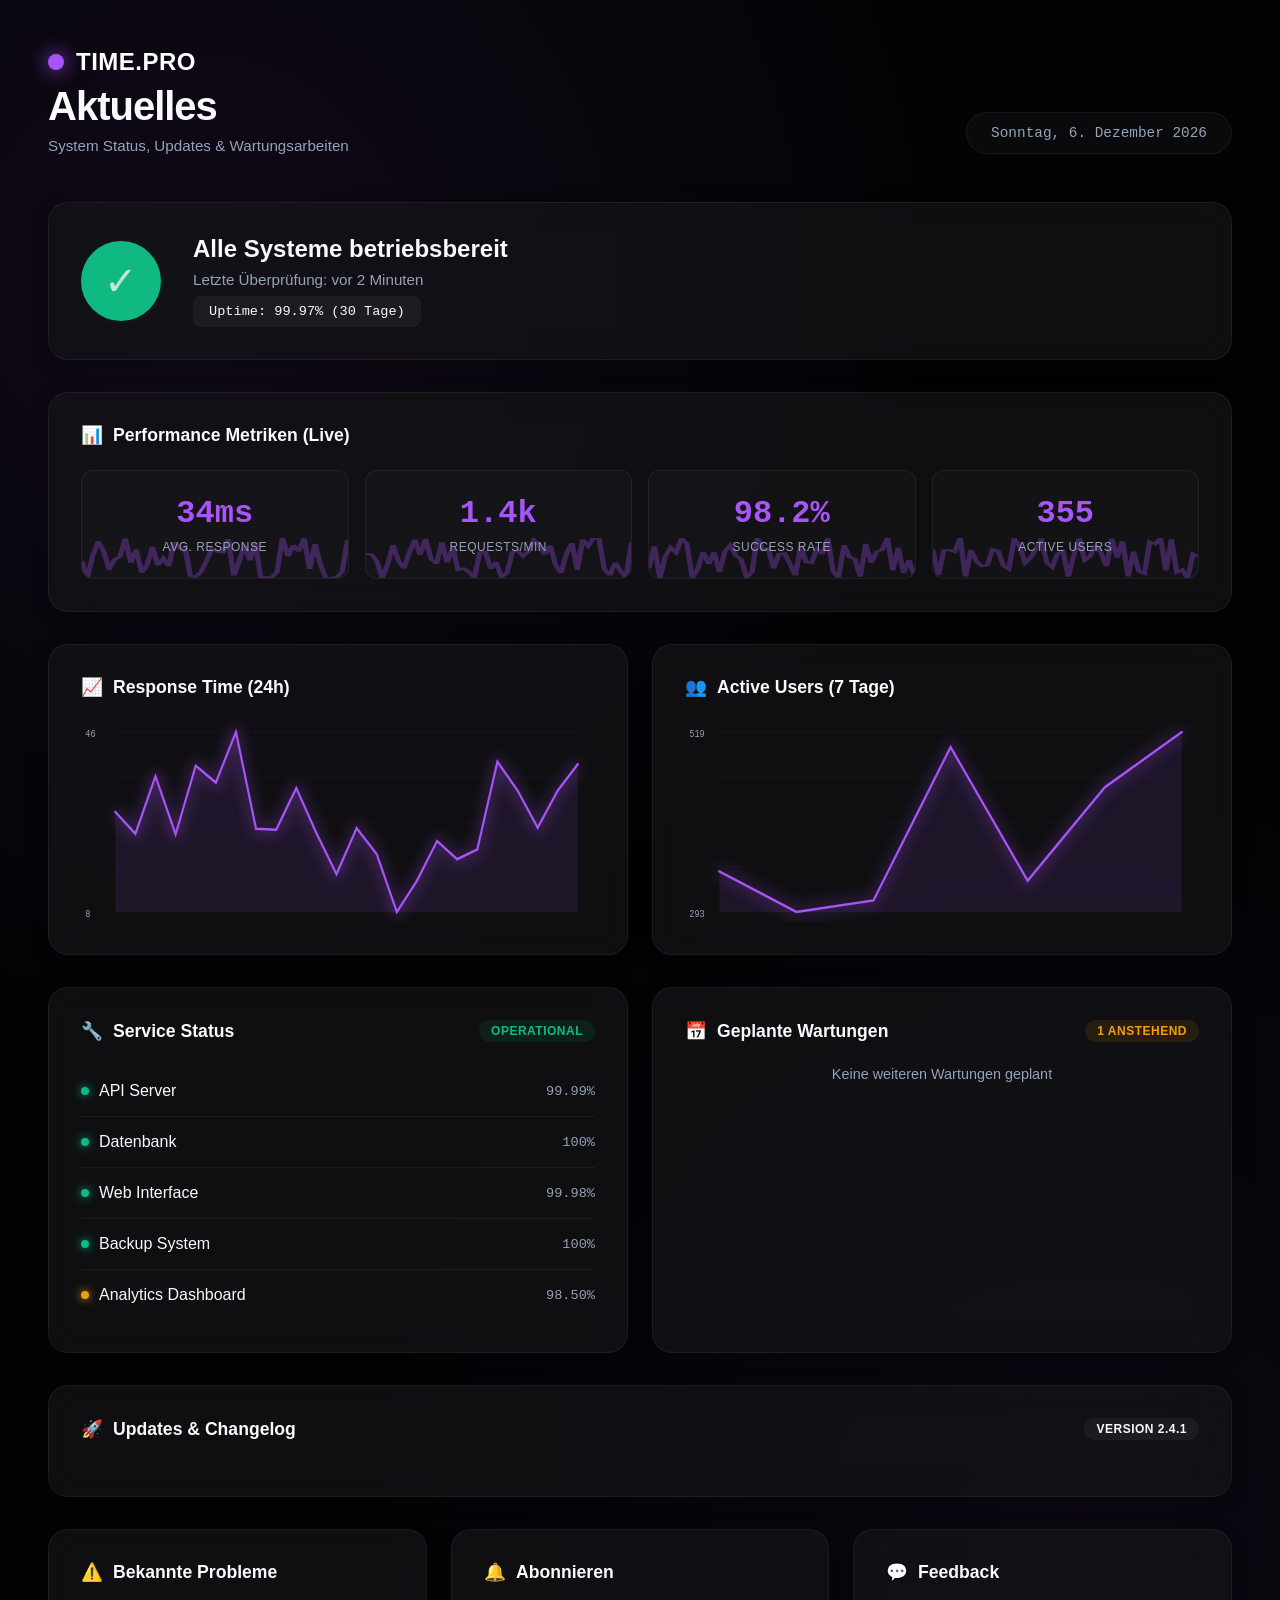
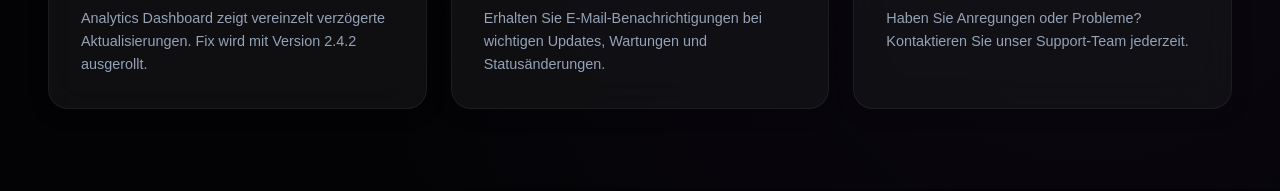
==== Aktuelles.html @ f00ed522 "Better Secruity" ====
<!DOCTYPE html>
<html lang="de">
<head>
    <meta charset="UTF-8">
    <meta name="viewport" content="width=device-width, initial-scale=1.0">
    <script defer src="icons.js"></script>
    <script defer src="touch-mobile-optimizations.js"></script>
    <title>Aktuelles - System Status & Updates</title>
    <style>
        /* --- CORE VARIABLES --- */
        :root {
            --bg-deep: #030305;
            --bg-glass: rgba(22, 22, 26, 0.65);
            --bg-sidebar: rgba(10, 10, 12, 0.95);
            --primary: #a855f7;
            --primary-rgb: 168, 85, 247;
            --primary-dim: rgba(168, 85, 247, 0.1);
            --text-main: #f8fafc;
            --text-muted: #94a3b8;
            --success: #10b981;
            --success-rgb: 16, 185, 129;
            --danger: #ef4444;
            --danger-rgb: 239, 68, 68;
            --warning: #f59e0b;
            --warning-rgb: 245, 158, 11;
            --info: #3b82f6;
            --border: rgba(255, 255, 255, 0.06);
            --font-main: 'Inter', -apple-system, BlinkMacSystemFont, sans-serif;
            --font-mono: 'JetBrains Mono', 'Roboto Mono', monospace;
            --radius: 20px;
        }

        /* --- ZENTRALE STATUS-KLASSEN --- */
        .status-success { --status-color: var(--success); --status-rgb: var(--success-rgb); }
        .status-warning { --status-color: var(--warning); --status-rgb: var(--warning-rgb); }
        .status-danger { --status-color: var(--danger); --status-rgb: var(--danger-rgb); }

        * { margin: 0; padding: 0; box-sizing: border-box; }

        body {
            font-family: var(--font-main);
            background-color: var(--bg-deep);
            background-image: 
                radial-gradient(circle at 15% 15%, rgba(var(--primary-rgb), 0.08), transparent 40%),
                radial-gradient(circle at 85% 85%, rgba(var(--primary-rgb), 0.05), transparent 40%);
            color: var(--text-main);
            min-height: 100vh;
            padding: 3rem;
            overflow-x: hidden;
        }

        /* --- SCROLLBAR --- */
        ::-webkit-scrollbar { width: 10px; height: 10px; }
        ::-webkit-scrollbar-track { background: rgba(255, 255, 255, 0.03); border-radius: 10px; }
        ::-webkit-scrollbar-thumb { 
            background: linear-gradient(180deg, var(--primary), rgba(var(--primary-rgb), 0.7));
            border-radius: 10px;
            border: 2px solid rgba(255, 255, 255, 0.05);
        }
        ::-webkit-scrollbar-thumb:hover { 
            background: linear-gradient(180deg, rgba(var(--primary-rgb), 0.9), var(--primary));
            box-shadow: 0 0 12px rgba(var(--primary-rgb), 0.4);
        }

        /* --- FOKUS-STILE FÜR ACCESSIBILITY --- */
        a:focus, button:focus, [tabindex]:focus {
            outline: 2px solid var(--primary);
            outline-offset: 2px;
            box-shadow: 0 0 0 4px var(--primary-dim);
        }

        /* --- HEADER --- */
        .header {
            max-width: 1400px;
            margin: 0 auto 3rem;
            display: flex;
            justify-content: space-between;
            align-items: flex-end;
        }
        .brand {
            font-size: 1.5rem;
            font-weight: 800;
            letter-spacing: 0.5px;
            color: #fff;
            display: flex;
            align-items: center;
            gap: 12px;
        }
        .brand::before { 
            content:''; 
            display:block; 
            width:16px; 
            height:16px; 
            background:var(--primary); 
            border-radius:50%; 
            box-shadow:0 0 20px var(--primary); 
        }
        .page-title {
            font-size: 2.5rem;
            font-weight: 700;
            letter-spacing: -1px;
            margin-top: 0.5rem;
        }
        .page-subtitle {
            color: var(--text-muted);
            font-size: 0.95rem;
            margin-top: 0.5rem;
        }
        .date-badge { 
            background: rgba(255,255,255,0.03); 
            padding: 12px 24px; 
            border-radius: 50px; 
            border: 1px solid var(--border); 
            font-family: var(--font-mono); 
            font-size: 0.9rem; 
            color: var(--text-muted); 
        }

        /* --- CONTAINER --- */
        .container {
            max-width: 1400px;
            margin: 0 auto;
        }

        /* --- STATUS BANNER MIT VERBESSERTEM PULS-EFFEKT --- */
        .status-banner {
            background: var(--bg-glass);
            backdrop-filter: blur(20px);
            -webkit-backdrop-filter: blur(20px);
            border: 1px solid var(--border);
            border-radius: var(--radius);
            padding: 2rem;
            margin-bottom: 2rem;
            display: flex;
            align-items: center;
            gap: 2rem;
            box-shadow: 0 4px 20px rgba(0,0,0,0.2);
        }
        .status-indicator {
            width: 80px;
            height: 80px;
            border-radius: 50%;
            background: var(--status-color);
            display: flex;
            align-items: center;
            justify-content: center;
            font-size: 2.5rem;
            animation: pulse-glow 2s ease-in-out infinite;
            position: relative;
        }
        .status-indicator::before {
            content: '';
            position: absolute;
            inset: -5px;
            border-radius: 50%;
            background: radial-gradient(circle, rgba(var(--status-rgb), 0.3), transparent 70%);
            animation: pulse-ring 2s ease-in-out infinite;
        }
        @keyframes pulse-glow {
            0%, 100% { 
                box-shadow: 0 0 20px var(--status-color), 0 0 0 0px rgba(var(--status-rgb), 0.4);
                transform: scale(1);
            }
            50% { 
                box-shadow: 0 0 30px var(--status-color), 0 0 0 15px rgba(var(--status-rgb), 0);
                transform: scale(1.03);
            }
        }
        @keyframes pulse-ring {
            0%, 100% { transform: scale(1); opacity: 0.5; }
            50% { transform: scale(1.3); opacity: 0; }
        }
        .status-info {
            flex: 1;
        }
        .status-title {
            font-size: 1.5rem;
            font-weight: 700;
            margin-bottom: 0.5rem;
        }
        .status-text {
            color: var(--text-muted);
            font-size: 0.95rem;
        }
        .status-uptime {
            background: rgba(255,255,255,0.05);
            padding: 8px 16px;
            border-radius: 8px;
            font-family: var(--font-mono);
            font-size: 0.85rem;
            display: inline-block;
            margin-top: 0.5rem;
        }

        /* --- GRID LAYOUTS --- */
        .grid-2 {
            display: grid;
            grid-template-columns: repeat(2, 1fr);
            gap: 1.5rem;
            margin-bottom: 2rem;
        }
        .grid-3 {
            display: grid;
            grid-template-columns: repeat(3, 1fr);
            gap: 1.5rem;
            margin-bottom: 2rem;
        }

        /* --- CARDS --- */
        .card {
            background: var(--bg-glass);
            backdrop-filter: blur(20px);
            -webkit-backdrop-filter: blur(20px);
            border: 1px solid var(--border);
            border-radius: var(--radius);
            padding: 2rem;
            box-shadow: 0 4px 20px rgba(0,0,0,0.2);
            transition: transform 0.3s ease, border-color 0.3s ease;
        }
        .card:hover {
            transform: translateY(-4px);
            border-color: rgba(var(--primary-rgb), 0.3);
        }
        .card-header {
            display: flex;
            justify-content: space-between;
            align-items: center;
            margin-bottom: 1.5rem;
        }
        .card-title {
            font-size: 1.1rem;
            font-weight: 600;
            display: flex;
            align-items: center;
            gap: 10px;
        }
        .card-badge {
            background: rgba(255,255,255,0.05);
            padding: 4px 12px;
            border-radius: 20px;
            font-size: 0.75rem;
            font-weight: 600;
            text-transform: uppercase;
            letter-spacing: 0.5px;
        }
        .card-badge.success { background: rgba(16, 185, 129, 0.1); color: var(--success); }
        .card-badge.warning { background: rgba(245, 158, 11, 0.1); color: var(--warning); }
        .card-badge.danger { background: rgba(239, 68, 68, 0.1); color: var(--danger); }

        /* --- SERVICE STATUS --- */
        .service-item {
            display: flex;
            justify-content: space-between;
            align-items: center;
            padding: 1rem 0;
            border-bottom: 1px solid var(--border);
        }
        .service-item:last-child {
            border-bottom: none;
        }
        .service-name {
            font-weight: 500;
            display: flex;
            align-items: center;
            gap: 10px;
        }
        .service-icon {
            width: 8px;
            height: 8px;
            border-radius: 50%;
            background: var(--status-color);
            box-shadow: 0 0 10px var(--status-color);
        }
        .service-status {
            font-size: 0.85rem;
            color: var(--text-muted);
            font-family: var(--font-mono);
        }

        /* --- TIMELINE --- */
        .timeline {
            position: relative;
            padding-left: 2rem;
        }
        .timeline::before {
            content: '';
            position: absolute;
            left: 0;
            top: 0;
            bottom: 0;
            width: 2px;
            background: linear-gradient(180deg, var(--primary), transparent);
        }
        .timeline-item {
            position: relative;
            margin-bottom: 2rem;
            padding-left: 1.5rem;
        }
        .timeline-item::before {
            content: '';
            position: absolute;
            left: -2rem;
            top: 0;
            width: 12px;
            height: 12px;
            border-radius: 50%;
            background: var(--primary);
            box-shadow: 0 0 15px var(--primary);
            border: 2px solid var(--bg-deep);
        }
        .timeline-date {
            font-size: 0.75rem;
            color: var(--primary);
            font-weight: 600;
            text-transform: uppercase;
            letter-spacing: 0.5px;
            margin-bottom: 0.5rem;
        }
        .timeline-title {
            font-size: 1rem;
            font-weight: 600;
            margin-bottom: 0.5rem;
        }
        .timeline-content {
            color: var(--text-muted);
            font-size: 0.9rem;
            line-height: 1.6;
        }
        .timeline-tag {
            display: inline-block;
            background: rgba(255,255,255,0.05);
            padding: 4px 10px;
            border-radius: 6px;
            font-size: 0.7rem;
            font-weight: 600;
            text-transform: uppercase;
            margin-top: 0.5rem;
            margin-right: 0.5rem;
        }
        .timeline-tag.feature { color: var(--success); }
        .timeline-tag.bugfix { color: var(--info); }
        .timeline-tag.maintenance { color: var(--warning); }

        /* --- METRICS MIT GRAPHEN --- */
        .metric-grid {
            display: grid;
            grid-template-columns: repeat(4, 1fr);
            gap: 1rem;
        }
        .metric-item {
            background: rgba(255,255,255,0.02);
            padding: 1.5rem;
            border-radius: 12px;
            border: 1px solid var(--border);
            text-align: center;
            position: relative;
            overflow: hidden;
        }
        .metric-value {
            font-size: 2rem;
            font-weight: 800;
            font-family: var(--font-mono);
            color: var(--primary);
            margin-bottom: 0.5rem;
            position: relative;
            z-index: 2;
        }
        .metric-label {
            font-size: 0.75rem;
            color: var(--text-muted);
            text-transform: uppercase;
            letter-spacing: 0.5px;
            position: relative;
            z-index: 2;
        }
        .metric-sparkline {
            position: absolute;
            bottom: 0;
            left: 0;
            right: 0;
            height: 40px;
            opacity: 0.3;
        }
        .metric-sparkline svg {
            width: 100%;
            height: 100%;
        }

        /* --- CHART CONTAINERS --- */
        .chart-container {
            height: 200px;
            margin-top: 1rem;
            position: relative;
        }
        .chart-svg {
            width: 100%;
            height: 100%;
        }
        .chart-line {
            fill: none;
            stroke: var(--primary);
            stroke-width: 2.5;
            stroke-linecap: round;
            filter: drop-shadow(0 0 8px var(--primary));
        }
        .chart-area {
            fill: var(--primary);
            opacity: 0.1;
        }
        .chart-grid {
            stroke: rgba(255,255,255,0.03);
            stroke-width: 1;
        }
        .chart-axis-label {
            fill: var(--text-muted);
            font-size: 10px;
            font-family: var(--font-mono);
        }

        /* --- DOWNTIME SCHEDULE --- */
        .schedule-item {
            background: rgba(245, 158, 11, 0.05);
            border: 1px solid rgba(245, 158, 11, 0.2);
            border-left: 4px solid var(--warning);
            padding: 1.25rem;
            border-radius: 12px;
            margin-bottom: 1rem;
        }
        .schedule-header {
            display: flex;
            justify-content: space-between;
            align-items: center;
            margin-bottom: 0.75rem;
        }
        .schedule-title {
            font-weight: 600;
            font-size: 1rem;
        }
        .schedule-time {
            font-family: var(--font-mono);
            font-size: 0.85rem;
            color: var(--warning);
        }
        .schedule-description {
            color: var(--text-muted);
            font-size: 0.9rem;
            line-height: 1.6;
        }

        /* --- RESPONSIVE --- */
        @media (max-width: 1024px) {
            body { padding: 1.5rem; }
            .header { flex-direction: column; align-items: flex-start; gap: 1rem; }
            .grid-2, .grid-3 { grid-template-columns: 1fr; }
            .metric-grid { grid-template-columns: repeat(2, 1fr); }
            .status-banner { flex-direction: column; text-align: center; }
        }
    </style>
</head>
<body>
    <div class="header">
        <div>
            <div class="brand">
                <span>TIME.PRO</span>
            </div>
            <h1 class="page-title">Aktuelles</h1>
            <p class="page-subtitle">System Status, Updates & Wartungsarbeiten</p>
        </div>
        <div class="date-badge" id="currentDate"></div>
    </div>

    <div class="container">
        <!-- Status Banner -->
        <div class="status-banner">
            <div class="status-indicator status-success" role="status" aria-label="System Status: Operational">
                <span aria-hidden="true">✓</span>
            </div>
            <div class="status-info">
                <div class="status-title">Alle Systeme betriebsbereit</div>
                <div class="status-text">Letzte Überprüfung: <span id="lastCheck">vor 2 Minuten</span></div>
                <div class="status-uptime">Uptime: 99.97% (30 Tage)</div>
            </div>
        </div>

        <!-- Performance Metrics mit Graphen -->
        <div class="card" style="margin-bottom: 2rem;">
            <div class="card-header">
                <div class="card-title">
                    <span aria-hidden="true">📊</span>
                    <span>Performance Metriken (Live)</span>
                </div>
            </div>
            <div class="metric-grid">
                <div class="metric-item">
                    <div class="metric-value" id="responseTime">23ms</div>
                    <div class="metric-label">Avg. Response</div>
                    <div class="metric-sparkline" aria-hidden="true">
                        <svg id="sparkline1" viewBox="0 0 100 40" preserveAspectRatio="none"></svg>
                    </div>
                </div>
                <div class="metric-item">
                    <div class="metric-value" id="requestsPerMin">1.2k</div>
                    <div class="metric-label">Requests/min</div>
                    <div class="metric-sparkline" aria-hidden="true">
                        <svg id="sparkline2" viewBox="0 0 100 40" preserveAspectRatio="none"></svg>
                    </div>
                </div>
                <div class="metric-item">
                    <div class="metric-value" id="successRate">99.7%</div>
                    <div class="metric-label">Success Rate</div>
                    <div class="metric-sparkline" aria-hidden="true">
                        <svg id="sparkline3" viewBox="0 0 100 40" preserveAspectRatio="none"></svg>
                    </div>
                </div>
                <div class="metric-item">
                    <div class="metric-value" id="activeUsers">342</div>
                    <div class="metric-label">Active Users</div>
                    <div class="metric-sparkline" aria-hidden="true">
                        <svg id="sparkline4" viewBox="0 0 100 40" preserveAspectRatio="none"></svg>
                    </div>
                </div>
            </div>
        </div>

        <!-- Detailed Charts -->
        <div class="grid-2">
            <div class="card">
                <div class="card-header">
                    <div class="card-title">
                        <span aria-hidden="true">📈</span>
                        <span>Response Time (24h)</span>
                    </div>
                </div>
                <div class="chart-container">
                    <svg id="responseChart" class="chart-svg" viewBox="0 0 600 200" preserveAspectRatio="none"></svg>
                </div>
            </div>

            <div class="card">
                <div class="card-header">
                    <div class="card-title">
                        <span aria-hidden="true">👥</span>
                        <span>Active Users (7 Tage)</span>
                    </div>
                </div>
                <div class="chart-container">
                    <svg id="usersChart" class="chart-svg" viewBox="0 0 600 200" preserveAspectRatio="none"></svg>
                </div>
            </div>
        </div>

        <!-- Service Status Grid -->
        <div class="grid-2">
            <div class="card">
                <div class="card-header">
                    <div class="card-title">
                        <span aria-hidden="true">🔧</span>
                        <span>Service Status</span>
                    </div>
                    <div class="card-badge success">Operational</div>
                </div>
                <div class="service-item">
                    <div class="service-name">
                        <span class="service-icon status-success" role="status" aria-label="Operational"></span>
                        API Server
                    </div>
                    <div class="service-status">99.99%</div>
                </div>
                <div class="service-item">
                    <div class="service-name">
                        <span class="service-icon status-success" role="status" aria-label="Operational"></span>
                        Datenbank
                    </div>
                    <div class="service-status">100%</div>
                </div>
                <div class="service-item">
                    <div class="service-name">
                        <span class="service-icon status-success" role="status" aria-label="Operational"></span>
                        Web Interface
                    </div>
                    <div class="service-status">99.98%</div>
                </div>
                <div class="service-item">
                    <div class="service-name">
                        <span class="service-icon status-success" role="status" aria-label="Operational"></span>
                        Backup System
                    </div>
                    <div class="service-status">100%</div>
                </div>
                <div class="service-item">
                    <div class="service-name">
                        <span class="service-icon status-warning" role="status" aria-label="Degraded Performance"></span>
                        Analytics Dashboard
                    </div>
                    <div class="service-status">98.50%</div>
                </div>
            </div>

            <!-- Scheduled Maintenance -->
            <div class="card">
                <div class="card-header">
                    <div class="card-title">
                        <span aria-hidden="true">📅</span>
                        <span>Geplante Wartungen</span>
                    </div>
                    <div class="card-badge warning">1 anstehend</div>
                </div>
                <div id="maintenanceContainer">
                    <!-- Maintenance items will be loaded dynamically -->
                </div>
                <div style="text-align: center; color: var(--text-muted); font-size: 0.9rem; margin-top: 1rem;" id="noMaintenanceMessage">
                    Keine weiteren Wartungen geplant
                </div>
            </div>
        </div>

        <!-- Update Timeline -->
        <div class="card">
            <div class="card-header">
                <div class="card-title">
                    <span aria-hidden="true">🚀</span>
                    <span>Updates & Changelog</span>
                </div>
                <div class="card-badge">Version 2.4.1</div>
            </div>
            <div class="timeline" id="updatesTimeline">
                <!-- Updates will be loaded dynamically -->
            </div>
        </div>

        <!-- Additional Info Cards -->
        <div class="grid-3" style="margin-top: 2rem;">
            <div class="card">
                <div class="card-header">
                    <div class="card-title">
                        <span aria-hidden="true">⚠️</span>
                        <span>Bekannte Probleme</span>
                    </div>
                </div>
                <p style="color: var(--text-muted); font-size: 0.9rem; line-height: 1.6;">
                    Analytics Dashboard zeigt vereinzelt verzögerte Aktualisierungen. 
                    Fix wird mit Version 2.4.2 ausgerollt.
                </p>
            </div>
            <div class="card">
                <div class="card-header">
                    <div class="card-title">
                        <span aria-hidden="true">🔔</span>
                        <span>Abonnieren</span>
                    </div>
                </div>
                <p style="color: var(--text-muted); font-size: 0.9rem; line-height: 1.6;">
                    Erhalten Sie E-Mail-Benachrichtigungen bei wichtigen Updates, 
                    Wartungen und Statusänderungen.
                </p>
            </div>
            <div class="card">
                <div class="card-header">
                    <div class="card-title">
                        <span aria-hidden="true">💬</span>
                        <span>Feedback</span>
                    </div>
                </div>
                <p style="color: var(--text-muted); font-size: 0.9rem; line-height: 1.6;">
                    Haben Sie Anregungen oder Probleme? 
                    Kontaktieren Sie unser Support-Team jederzeit.
                </p>
            </div>
        </div>
    </div>

    <script>
        // Data stores
        const responseTimeData = [];
        const requestsData = [];
        const successRateData = [];
        const usersData = [];
        const hourlyResponseData = [];
        const weeklyUsersData = [];
        
        // Initialize data arrays
        for (let i = 0; i < 50; i++) {
            responseTimeData.push(20 + Math.random() * 15);
            requestsData.push(1000 + Math.random() * 500);
            successRateData.push(98 + Math.random() * 2);
            usersData.push(300 + Math.random() * 100);
        }
        
        for (let i = 0; i < 24; i++) {
            hourlyResponseData.push({
                hour: i,
                value: 15 + Math.random() * 25 + Math.sin(i / 3) * 10
            });
        }
        
        for (let i = 0; i < 7; i++) {
            weeklyUsersData.push({
                day: i,
                value: 250 + Math.random() * 200 + i * 20
            });
        }

        // Current date display
        function updateDate() {
            const now = new Date();
            const options = { 
                weekday: 'long', 
                year: 'numeric', 
                month: 'long', 
                day: 'numeric' 
            };
            document.getElementById('currentDate').textContent = 
                now.toLocaleDateString('de-DE', options);
        }
        updateDate();

        // Update live metrics
        function updateMetrics() {
            const responseTime = 20 + Math.random() * 15;
            const requests = 1000 + Math.random() * 500;
            const successRate = 98 + Math.random() * 2;
            const activeUsers = 300 + Math.random() * 100;
            
            document.getElementById('responseTime').textContent = Math.round(responseTime) + 'ms';
            document.getElementById('requestsPerMin').textContent = (requests / 1000).toFixed(1) + 'k';
            document.getElementById('successRate').textContent = successRate.toFixed(1) + '%';
            document.getElementById('activeUsers').textContent = Math.round(activeUsers);
            
            // Update data arrays
            responseTimeData.push(responseTime);
            requestsData.push(requests);
            successRateData.push(successRate);
            usersData.push(activeUsers);
            
            if (responseTimeData.length > 50) {
                responseTimeData.shift();
                requestsData.shift();
                successRateData.shift();
                usersData.shift();
            }
            
            // Update sparklines
            drawSparkline('sparkline1', responseTimeData, '#a855f7');
            drawSparkline('sparkline2', requestsData, '#a855f7');
            drawSparkline('sparkline3', successRateData, '#a855f7');
            drawSparkline('sparkline4', usersData, '#a855f7');
        }

        // Draw sparkline
        function drawSparkline(id, data, color) {
            const svg = document.getElementById(id);
            if (!svg) return;
            
            svg.innerHTML = '';
            
            const points = data.map((val, idx) => {
                const x = (idx / (data.length - 1)) * 100;
                const normalized = (val - Math.min(...data)) / (Math.max(...data) - Math.min(...data));
                const y = 40 - (normalized * 40);
                return `${x},${y}`;
            }).join(' ');
            
            const line = document.createElementNS('http://www.w3.org/2000/svg', 'polyline');
            line.setAttribute('points', points);
            line.setAttribute('fill', 'none');
            line.setAttribute('stroke', color);
            line.setAttribute('stroke-width', '2');
            line.setAttribute('stroke-linecap', 'round');
            
            svg.appendChild(line);
        }

        // Draw full chart
        function drawChart(id, data, color, showArea = true) {
            const svg = document.getElementById(id);
            if (!svg) return;
            
            svg.innerHTML = '';
            
            // Grid lines
            for (let i = 0; i <= 4; i++) {
                const y = (i / 4) * 180 + 10;
                const gridLine = document.createElementNS('http://www.w3.org/2000/svg', 'line');
                gridLine.setAttribute('x1', '40');
                gridLine.setAttribute('x2', '580');
                gridLine.setAttribute('y1', y);
                gridLine.setAttribute('y2', y);
                gridLine.setAttribute('class', 'chart-grid');
                svg.appendChild(gridLine);
            }
            
            const maxVal = Math.max(...data.map(d => d.value));
            const minVal = Math.min(...data.map(d => d.value));
            const range = maxVal - minVal;
            
            // Create points
            const points = data.map((d, idx) => {
                const x = 40 + ((idx / (data.length - 1)) * 540);
                const normalized = (d.value - minVal) / range;
                const y = 190 - (normalized * 180);
                return { x, y, value: d.value };
            });
            
            // Area
            if (showArea) {
                const areaPoints = [
                    `40,190`,
                    ...points.map(p => `${p.x},${p.y}`),
                    `${points[points.length - 1].x},190`
                ].join(' ');
                
                const area = document.createElementNS('http://www.w3.org/2000/svg', 'polygon');
                area.setAttribute('points', areaPoints);
                area.setAttribute('class', 'chart-area');
                svg.appendChild(area);
            }
            
            // Line
            const linePoints = points.map(p => `${p.x},${p.y}`).join(' ');
            const line = document.createElementNS('http://www.w3.org/2000/svg', 'polyline');
            line.setAttribute('points', linePoints);
            line.setAttribute('class', 'chart-line');
            svg.appendChild(line);
            
            // Axis labels
            [minVal, maxVal].forEach((val, idx) => {
                const label = document.createElementNS('http://www.w3.org/2000/svg', 'text');
                label.setAttribute('x', '5');
                label.setAttribute('y', idx === 0 ? '195' : '15');
                label.setAttribute('class', 'chart-axis-label');
                label.textContent = Math.round(val);
                svg.appendChild(label);
            });
        }

        // Initial render
        updateMetrics();
        drawChart('responseChart', hourlyResponseData, '#a855f7');
        drawChart('usersChart', weeklyUsersData, '#a855f7');

        // Update every 5 seconds
        setInterval(() => {
            updateMetrics();
            
            // Update hourly chart (simulate new hour)
            if (Math.random() > 0.9) {
                hourlyResponseData.shift();
                hourlyResponseData.push({
                    hour: hourlyResponseData[hourlyResponseData.length - 1].hour + 1,
                    value: 15 + Math.random() * 25 + Math.sin(hourlyResponseData.length / 3) * 10
                });
                drawChart('responseChart', hourlyResponseData, '#a855f7');
            }
        }, 5000);
        
        // Update last check time
        let lastCheckMinutes = 2;
        setInterval(() => {
            lastCheckMinutes++;
            if (lastCheckMinutes > 60) {
                document.getElementById('lastCheck').textContent = 'vor ' + Math.floor(lastCheckMinutes / 60) + ' Stunde';
            } else {
                document.getElementById('lastCheck').textContent = 'vor ' + lastCheckMinutes + ' Minuten';
            }
            if (lastCheckMinutes > 5) lastCheckMinutes = 0; // Reset for demo
        }, 60000);

        // Load updates from localStorage
        function loadUpdates() {
            const updates = JSON.parse(localStorage.getItem('timetracker_updates') || '[]');
            return updates.sort((a, b) => new Date(b.date) - new Date(a.date));
        }

        // Render timeline
        function renderTimeline() {
            const updates = loadUpdates();
            const timeline = document.getElementById('updatesTimeline');
            timeline.innerHTML = '';

            if (updates.length === 0) {
                timeline.innerHTML = '<p style="color: var(--text-muted);">Noch keine Updates vorhanden.</p>';
                return;
            }

            updates.forEach(update => {
                const item = document.createElement('div');
                item.className = 'timeline-item';

                const date = new Date(update.date).toLocaleDateString('de-DE', {
                    day: '2-digit',
                    month: '2-digit',
                    year: 'numeric'
                });

                item.innerHTML = `
                    <div class="timeline-date">${date}</div>
                    <div class="timeline-title">${update.title}</div>
                    <div class="timeline-content">
                        ${update.content}
                        <div>
                            ${update.tags.map(tag => `<span class="timeline-tag ${tag}">${tag}</span>`).join('')}
                        </div>
                    </div>
                `;

                timeline.appendChild(item);
            });
        }

        // Load maintenance from localStorage
        function loadMaintenance() {
            const maintenance = JSON.parse(localStorage.getItem('timetracker_maintenance') || '[]');
            return maintenance.sort((a, b) => new Date(a.date + ' ' + a.startTime) - new Date(b.date + ' ' + b.startTime));
        }

        // Render maintenance
        function renderMaintenance() {
            const maintenance = loadMaintenance();
            const container = document.getElementById('maintenanceContainer');
            const noMessage = document.getElementById('noMaintenanceMessage');
            container.innerHTML = '';

            if (maintenance.length === 0) {
                noMessage.style.display = 'block';
                return;
            }

            noMessage.style.display = 'none';

            maintenance.forEach(item => {
                const scheduleItem = document.createElement('div');
                scheduleItem.className = 'schedule-item';

                const date = new Date(item.date).toLocaleDateString('de-DE', {
                    day: '2-digit',
                    month: '2-digit',
                    year: 'numeric'
                });

                scheduleItem.innerHTML = `
                    <div class="schedule-header">
                        <div class="schedule-title">${item.title}</div>
                        <div class="schedule-time">${date} • ${item.startTime}-${item.endTime}</div>
                    </div>
                    <div class="schedule-description">
                        ${item.description}
                    </div>
                `;

                container.appendChild(scheduleItem);
            });
        }

        // Initialize maintenance on page load
        renderMaintenance();
    </script>
</body>
</html>
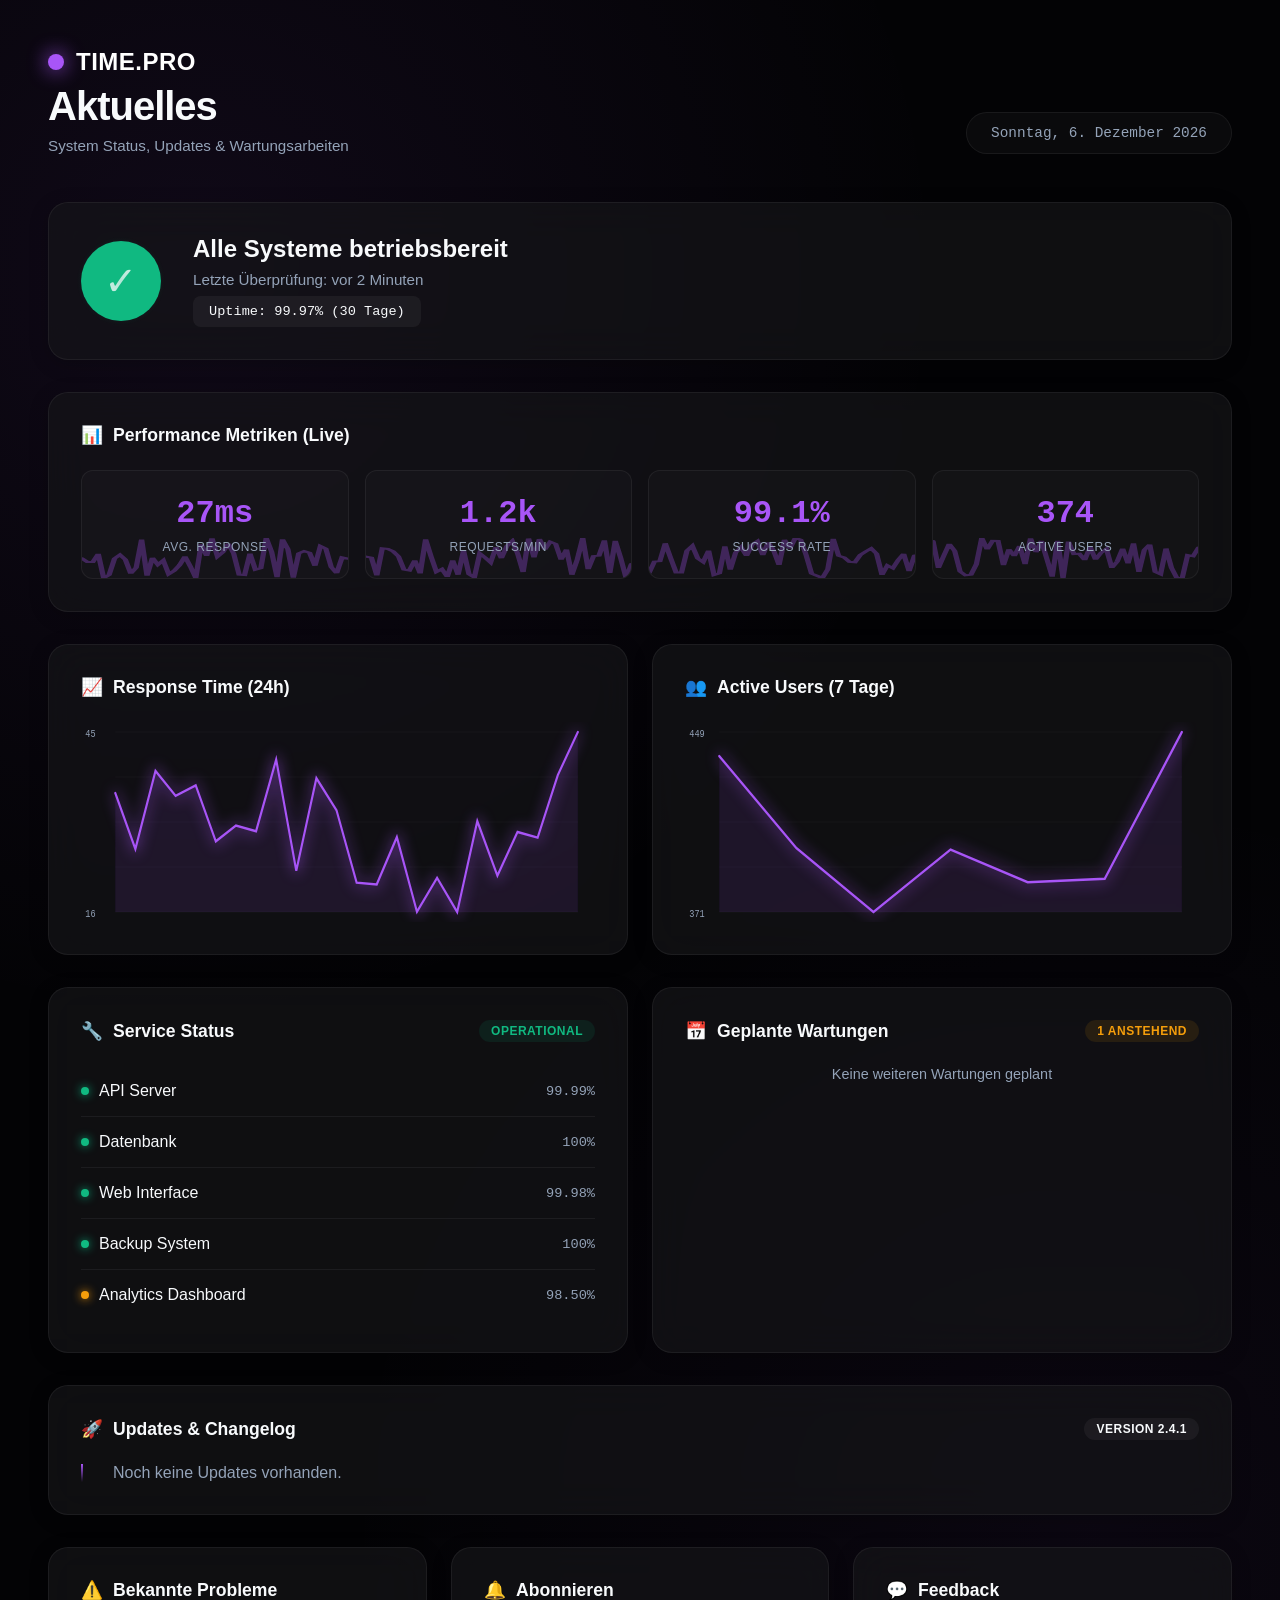
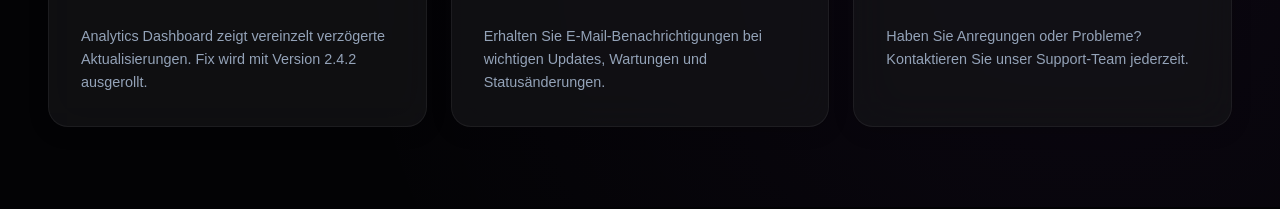
==== commit 7b512102: "Better Updates System" ====
--- a/Aktuelles.html
+++ b/Aktuelles.html
@@ -865,19 +865,34 @@
             if (lastCheckMinutes > 5) lastCheckMinutes = 0; // Reset for demo
         }, 60000);
 
-        // Load updates from localStorage
-        function loadUpdates() {
+        // Load updates: prefer DB/updates.json (repo), fall back to localStorage
+        async function fetchUpdatesFromDB() {
+            try{
+                const res = await fetch('DB/updates.json', {cache: 'no-store'});
+                if(!res.ok) throw new Error('no db');
+                const data = await res.json();
+                return data.sort((a,b)=> new Date(b.date)-new Date(a.date));
+            }catch(e){ return null; }
+        }
+
+        function loadUpdatesLocal() {
             const updates = JSON.parse(localStorage.getItem('timetracker_updates') || '[]');
             return updates.sort((a, b) => new Date(b.date) - new Date(a.date));
         }
 
+        async function loadUpdates() {
+            const db = await fetchUpdatesFromDB();
+            if(db) return db;
+            return loadUpdatesLocal();
+        }
+
         // Render timeline
-        function renderTimeline() {
-            const updates = loadUpdates();
+        async function renderTimeline() {
+            const updates = await loadUpdates();
             const timeline = document.getElementById('updatesTimeline');
             timeline.innerHTML = '';
 
-            if (updates.length === 0) {
+            if (!updates || updates.length === 0) {
                 timeline.innerHTML = '<p style="color: var(--text-muted);">Noch keine Updates vorhanden.</p>';
                 return;
             }
@@ -907,20 +922,35 @@
             });
         }
 
-        // Load maintenance from localStorage
-        function loadMaintenance() {
+        // Load maintenance: prefer DB/maintenance.json (repo), fall back to localStorage
+        async function fetchMaintenanceFromDB(){
+            try{
+                const res = await fetch('DB/maintenance.json', {cache: 'no-store'});
+                if(!res.ok) throw new Error('no db');
+                const data = await res.json();
+                return data.sort((a,b)=> new Date(a.date + ' ' + a.startTime) - new Date(b.date + ' ' + b.startTime));
+            }catch(e){ return null; }
+        }
+
+        function loadMaintenanceLocal(){
             const maintenance = JSON.parse(localStorage.getItem('timetracker_maintenance') || '[]');
             return maintenance.sort((a, b) => new Date(a.date + ' ' + a.startTime) - new Date(b.date + ' ' + b.startTime));
         }
 
+        async function loadMaintenance(){
+            const db = await fetchMaintenanceFromDB();
+            if(db) return db;
+            return loadMaintenanceLocal();
+        }
+
         // Render maintenance
-        function renderMaintenance() {
-            const maintenance = loadMaintenance();
+        async function renderMaintenance() {
+            const maintenance = await loadMaintenance();
             const container = document.getElementById('maintenanceContainer');
             const noMessage = document.getElementById('noMaintenanceMessage');
             container.innerHTML = '';
 
-            if (maintenance.length === 0) {
+            if (!maintenance || maintenance.length === 0) {
                 noMessage.style.display = 'block';
                 return;
             }
@@ -951,8 +981,8 @@
             });
         }
 
-        // Initialize maintenance on page load
-        renderMaintenance();
+        // Initialize maintenance and timeline on page load
+        (async ()=>{ await renderTimeline(); await renderMaintenance(); })();
     </script>
 </body>
 </html>
